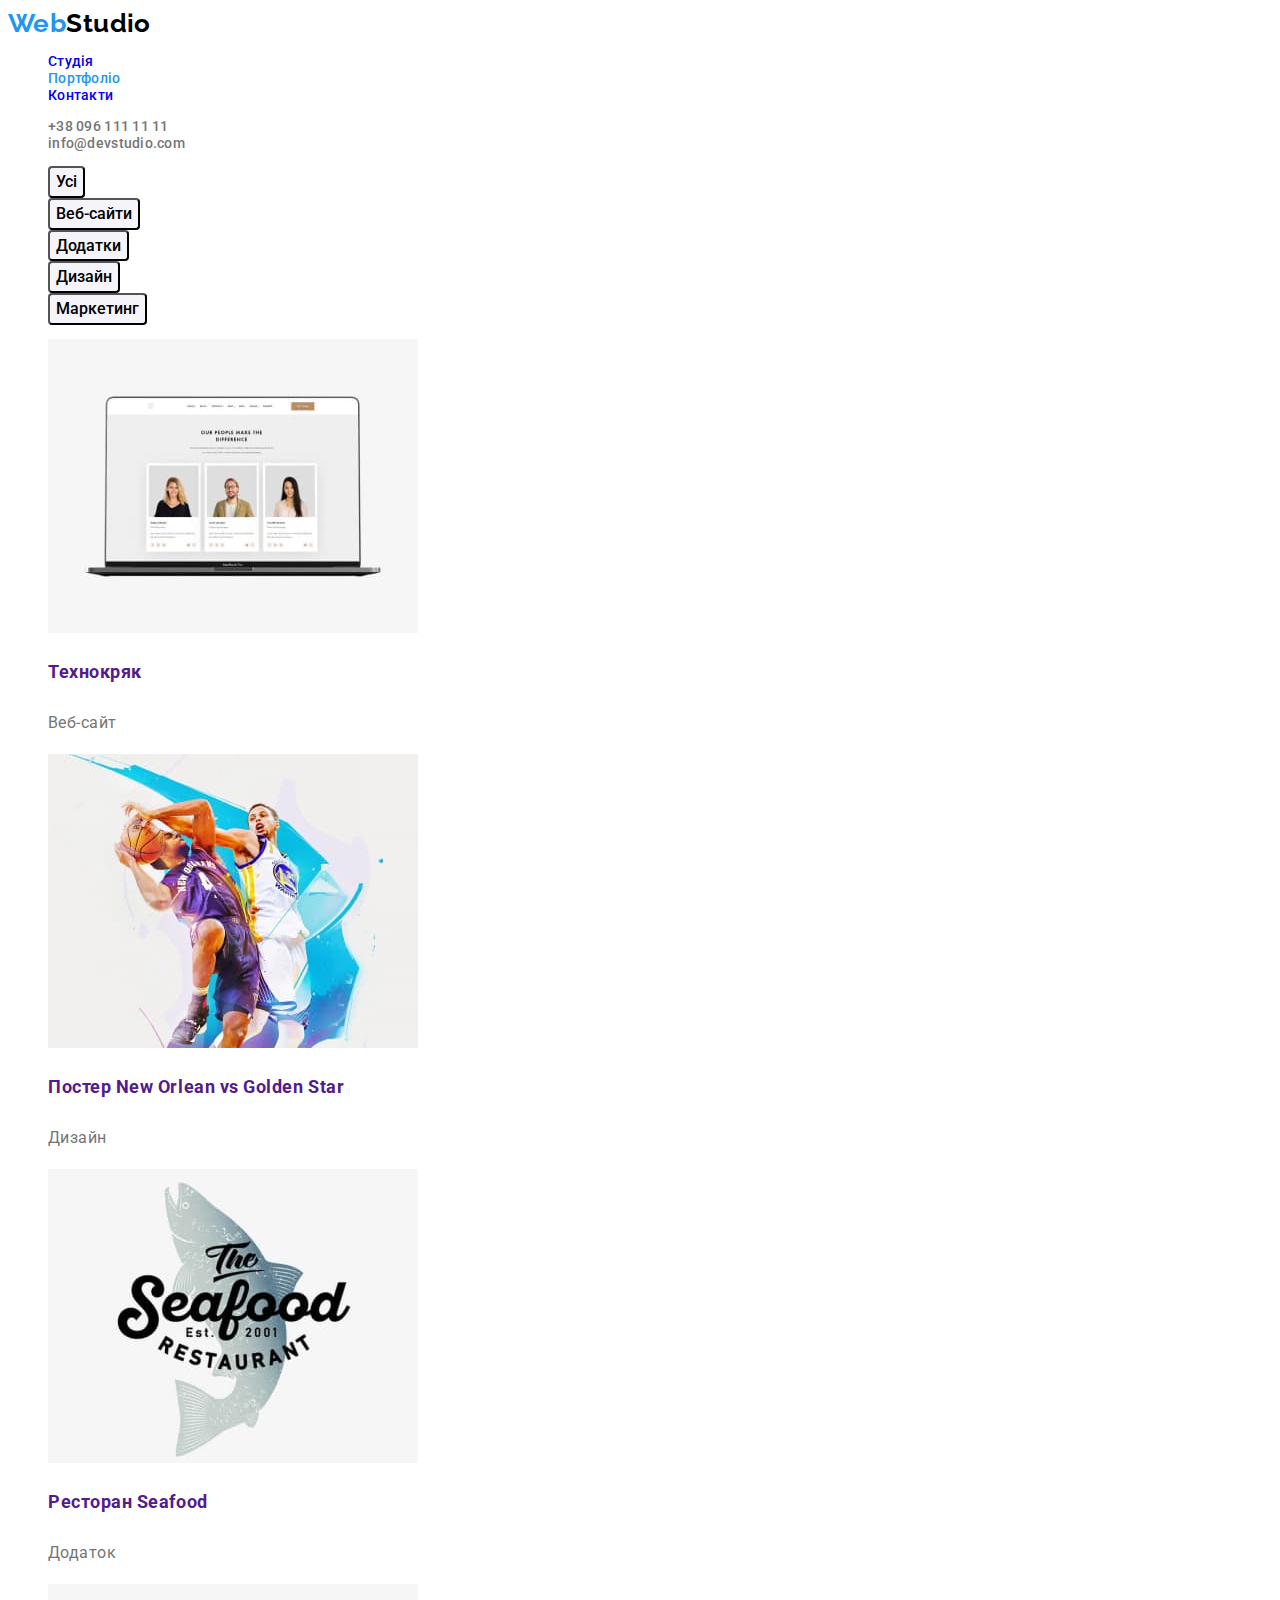
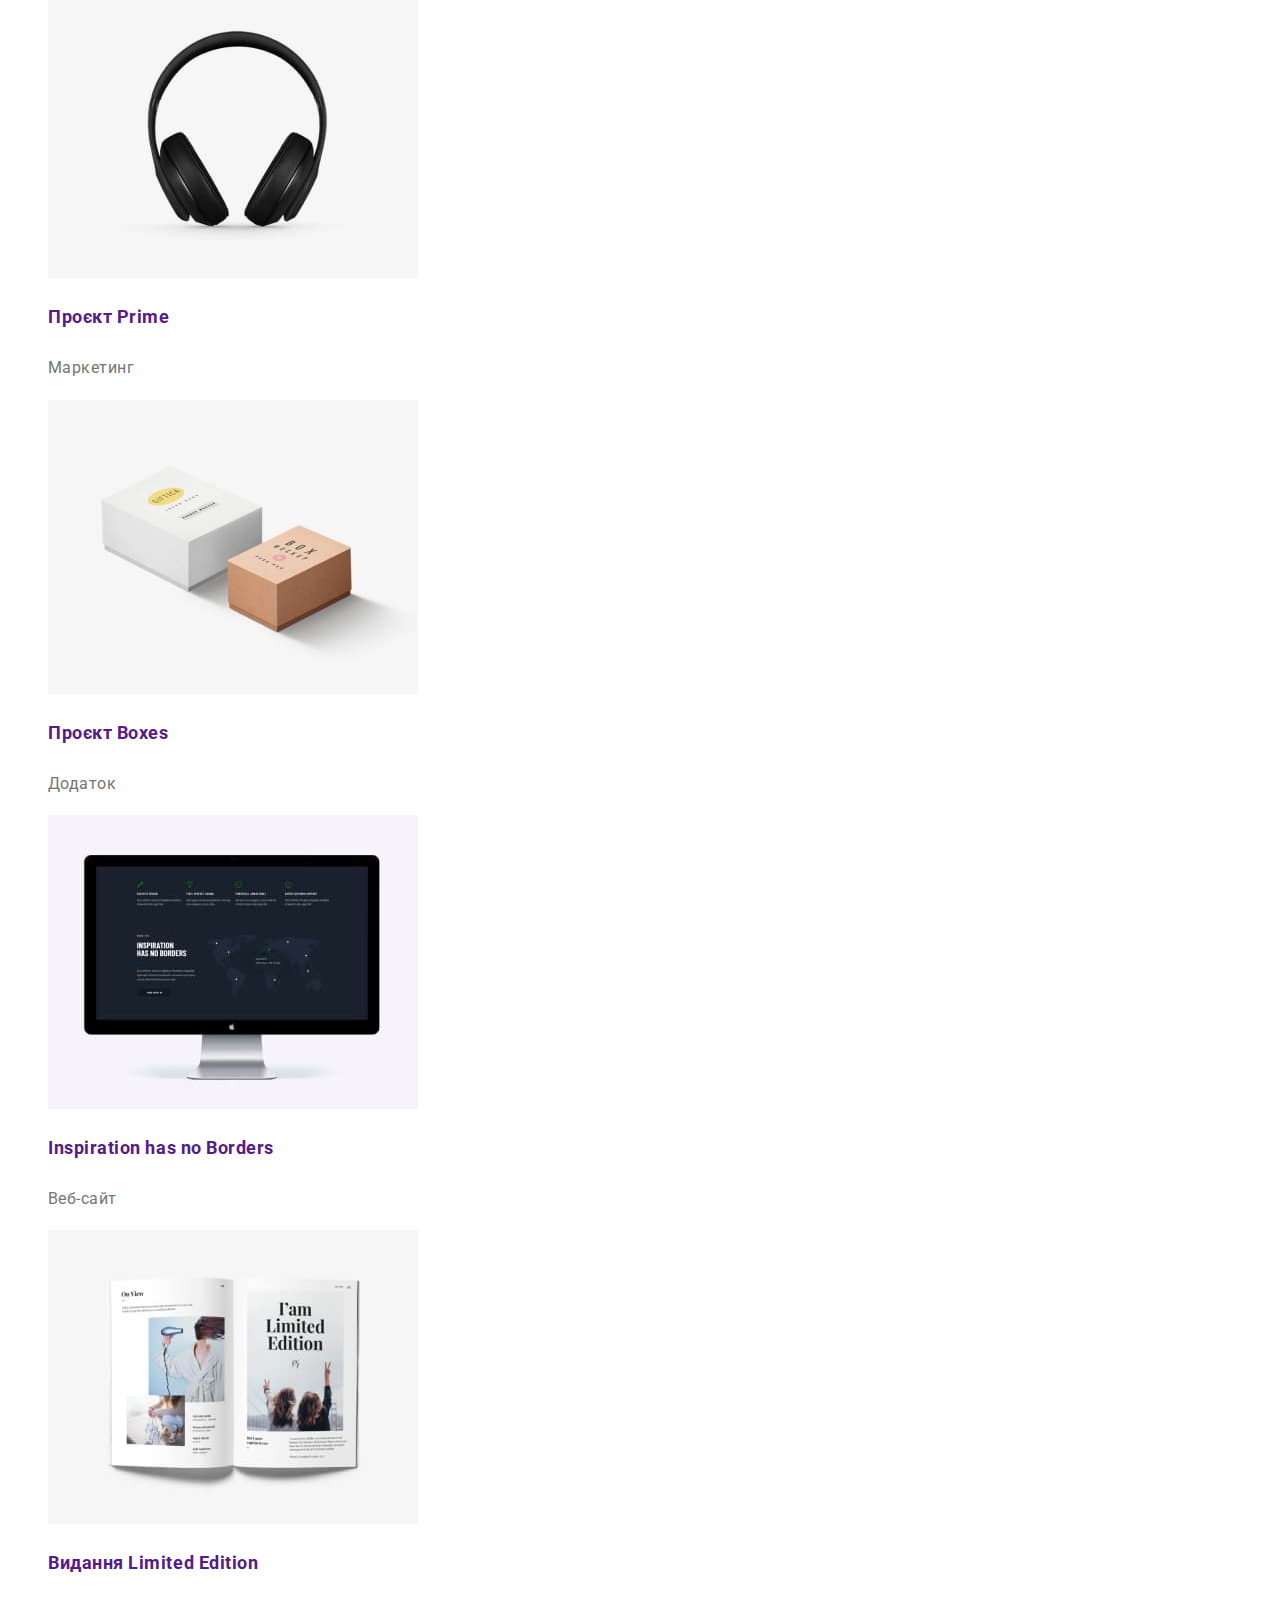
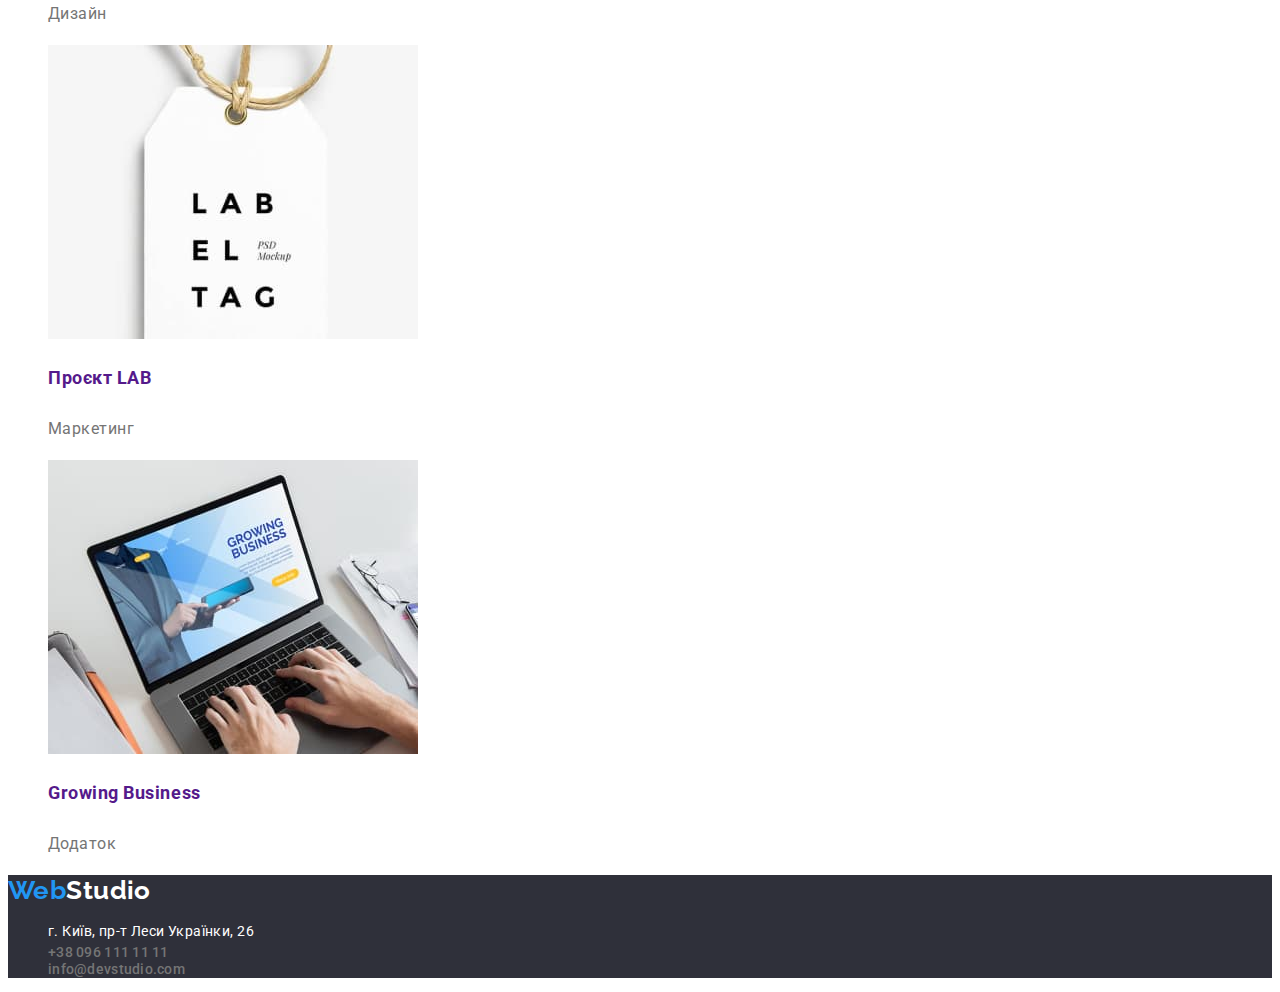
==== portfolio.html @ 2ae4bc02 "Домашня робота 2" ====
<!DOCTYPE html>
<html lang="uk">
  <head>
    <meta charset="UTF-8" />
    <meta http-equiv="X-UA-Compatible" content="IE=edge" />
    <meta name="viewport" content="width=device-width, initial-scale=1.0" />
    <link rel="stylesheet" href="./css/styles-index.css" />
    <link rel="preconnect" href="https://fonts.googleapis.com" />
    <link rel="preconnect" href="https://fonts.gstatic.com" crossorigin />
    <link
      href="https://fonts.googleapis.com/css2?family=Raleway:wght@700&family=Roboto:wght@400;500;700;900&display=swap"
      rel="stylesheet"
    />
    <title>Portfolio</title>
  </head>
  <body>
    <header>
      <nav>
        <a class="logo" href="./index.html"><span>Web</span>Studio</a>
        <ul class="site-nav">
          <li><a class="header" href="./index.html">Студія</a></li>
          <li>
            <a class="header current" href="./portfolio.html">Портфоліо</a>
          </li>
          <li><a class="header" href="#">Контакти</a></li>
        </ul>
      </nav>
      <ul>
        <li><a class="phone" href="tel:+380961111111">+38 096 111 11 11</a></li>
        <li>
          <a class="mail" href="mailto:info@devstudio.com"
            >info@devstudio.com</a
          >
        </li>
      </ul>
    </header>
    <main>
      <section>
        <h1 class="visually-hiden" hidden>Portfolio</h1>
        <ul>
          <li>
            <button class="all" type="button">Усі</button>
          </li>
          <li>
            <button class="web" type="button">Веб-сайти</button>
          </li>
          <li>
            <button class="app" type="button">Додатки</button>
          </li>
          <li>
            <button class="dizayn" type="button">Дизайн</button>
          </li>
          <li>
            <button class="marketing" type="button">Маркетинг</button>
          </li>
        </ul>
        <ul>
          <li>
            <a href="">
              <img
                src="./images/img-6.jpg"
                alt="Сайт Технокряк"
                width="370"
                height="294"
              />
              <h3 class="subtitle">Технокряк</h3>
              <p class="tagline">Веб-сайт</p>
            </a>
          </li>
          <li>
            <a href="">
              <img
                src="./images/img-7.jpg"
                alt="Дизайн баскетбольного постеру"
                width="370"
                height="294"
              />
              <h3 class="subtitle">Постер New Orlean vs Golden Star</h3>
              <p class="tagline">Дизайн</p>
            </a>
          </li>
          <li>
            <a href="">
              <img
                src="./images/img-8.jpg"
                alt="Додаток ресторану"
                width="370"
                height="294"
              />
              <h3 class="subtitle">Ресторан Seafood</h3>
              <p class="tagline">Додаток</p>
            </a>
          </li>
          <li>
            <a href="">
              <img
                src="./images/img-9.jpg"
                alt="Маркетинг проект"
                width="370"
                height="294"
              />
              <h3 class="subtitle">Проєкт Prime</h3>
              <p class="tagline">Маркетинг</p>
            </a>
          </li>
          <li>
            <a href="">
              <img
                src="./images/img-10.jpg"
                alt="Додаток Коробка"
                width="370"
                height="294"
              />
              <h3 class="subtitle">Проєкт Boxes</h3>
              <p class="tagline">Додаток</p>
            </a>
          </li>
          <li>
            <a href="">
              <img
                src="./images/img-11.jpg"
                alt="Веб-сайт"
                width="370"
                height="294"
              />
              <h3 class="subtitle">Inspiration has no Borders</h3>
              <p class="tagline">Веб-сайт</p>
            </a>
          </li>
          <li>
            <a href="">
              <img
                src="./images/img-12.jpg"
                alt="Дизайн лімітованого видання"
                width="370"
                height="294"
              />
              <h3 class="subtitle">Видання Limited Edition</h3>
              <p class="tagline">Дизайн</p>
            </a>
          </li>
          <li>
            <a href="">
              <img
                src="./images/img-13.jpg"
                alt="Проект Лабораторія"
                width="370"
                height="294"
              />
              <h3 class="subtitle">Проєкт LAB</h3>
              <p class="tagline">Маркетинг</p>
            </a>
          </li>
          <li>
            <a href="">
              <img
                src="./images/img-14.jpg"
                alt="Додаток для зростання бізнесу"
                width="370"
                height="294"
              />
              <h3 class="subtitle">Growing Business</h3>
              <p class="tagline">Додаток</p>
            </a>
          </li>
        </ul>
      </section>
    </main>
    <footer class="information">
      <a class="footer" href="./index.html"><span>Web</span>Studio</a>
      <address>
        <ul>
          <li>
            <a
              class="adress"
              href="https://goo.gl/maps/CPtrU1FHBa2aNyZL9"
              target="_blank"
              rel="noopener noreferrer nofollow"
              >г. Київ, пр-т Леси Українки, 26</a
            >
          </li>
          <li>
            <a class="phone" href="tel:+380961111111">+38 096 111 11 11</a>
          </li>
          <li>
            <a class="mail" href="mailto:info@devstudio.com"
              >info@devstudio.com</a
            >
          </li>
        </ul>
      </address>
    </footer>
  </body>
</html>
---- css/styles-index.css ----
:root {
--color-hover: #FFFFFF;
--color-background-hover: #2196F3;  
--color-background-hover-button: #F5F4FA; 
--color-item-adress: #757575;
--color-text: #212121;

}
body {
    background-color: var(--color-hover);
    font-family: Roboto, sans-serif;
    color: var(--color-text);
    font-size: 14px;
    letter-spacing: 0.03em;
}
a {
    text-decoration: none; 
}

.logo{
    font-family: 'Raleway';
    font-weight: 700;
    font-size: 26px;
    line-height: 1.19;
    color: #000000;
    text-decoration: none;   
}
nav {
    list-style-type: none;
}
span {
    font-family: 'Raleway';
    font-weight: 700;
    font-size: 26px;
    line-height: 1.19;
    color:var(--color-background-hover); 
    text-decoration: none;   
}
ul {
    list-style-type: none;
}
.site-nav .current {
    color: var(--color-background-hover);
}
.header {
    font-weight: 500;
    line-height: 1.14;
    letter-spacing: 0.02em;
    text-decoration: none;      
}
.header:hover, :focus {
    color: var(--color-background-hover);
}
.mail {
    font-weight: 500;
    line-height: 1.14;
    letter-spacing: 0.02em;
    color: var(--color-item-adress);  
    text-decoration: none; 
    font-style: normal;         
}
.mail:hover, :focus {
    color: var(--color-background-hover);
}
.phone {
    font-weight: 500;
    line-height: 1.14;
    letter-spacing: 0.02em;
    color: var(--color-item-adress);  
    text-decoration: none; 
    font-style: normal;         
}
.phone:hover, :focus{
    color: var(--color-background-hover);   
}
.title {
    background-color: #2F303A;  
}

.slogan {
    font-weight: 900;
    font-size: 44px;
    line-height: 1.36;
    text-align: center;
    letter-spacing: 0.06em;
    text-transform: uppercase;
    color: var(--color-hover);     
}
.button {
    font-weight: 700;
    font-size: 16px;
    line-height: 1.88;
    display: flex;
    align-items: center;
    text-align: center;
    letter-spacing: 0.06em;
    color: var(--color-hover);
    background-color: var(--color-background-hover); 
    box-shadow: 0px 4px 4px rgba(0, 0, 0, 0.15);
    border-radius: 4px; 
    cursor: pointer; 
    font-family: inherit;
} 
.visually-hidden:hidden {
      position: absolute;
      white-space: nowrap;
      width: 1px;
      height: 1px;
      overflow: hidden;
      border: 0;
      padding: 0;
      clip: rect(0 0 0 0);
      clip-path: inset(50%);
      margin: -1px;
  } 
.subtitle {
    font-weight: 700;
    font-style: normal;
    font-size: 18px;
    line-height: 2;
    letter-spacing: 0.03em;   
}
.tagline {
    font-weight: 400;
    font-size: 16px;
    line-height: 1.88;
    letter-spacing: 0.03em;
    color: var(--color-item-adress);  
}
.subject {
    font-weight: 700;
    font-size: 36px;
    line-height: 1.16;
    text-align: center;
    color: var(--color-text);  
    text-decoration: none; 
} 
.team {
    background-color: var(--color-background-hover-button);
}
.adress {
    font-weight: 400;
    line-height: 1.71;
    color:  var(--color-hover);
    text-decoration: none; 
    font-style: normal;        
}
.adress:hover, :focus {
    color: var(--color-background-hover);
}
.information {
    background-color: #2F303A;
}
.footer {
    color: var(--color-hover);
    font-family: 'Raleway';
    font-weight: 700;
    font-size: 26px;
    line-height: 1.19; 
    text-decoration: none;
}
.mail-footer {
    font-weight: 500;
    line-height: 1.14;
    letter-spacing: 0.02em;
    color: rgba(255, 255, 255, 0.6);  
    text-decoration: none; 
    font-style: normal; 
}
.mail-footer:hover,:focus {
    color: var(--color-background-hover);
}
.phone-footer:hover, :focus {
    color: var(--color-background-hover);
}
.phone-footer {
    font-weight: 500;
    line-height: 1.14;
    letter-spacing: 0.02em;
    color: rgba(255, 255, 255, 0.6); 
    text-decoration: none; 
    font-style: normal;    
}
.all {
    background-color: var(--color-background-hover-button);
    border-radius: 4px;  
    cursor: pointer; 
    font-weight: 500;
    font-size: 16px;
    line-height: 1.62;
    text-align: center;
    font-family: inherit;
}
.web {
    background-color: var(--color-background-hover-button);
    border-radius: 4px;  
    cursor: pointer; 
    font-weight: 500;
    font-size: 16px;
    line-height: 1.62;
    text-align: center;
    font-family: inherit;    
}
.app {
    background-color: var(--color-background-hover-button);
    border-radius: 4px;  
    cursor: pointer; 
    font-weight: 500;
    font-size: 16px;
    line-height: 1.62;
    text-align: center;
    font-family: inherit;
}
.dizayn {
    background-color: var(--color-background-hover-button);
    border-radius: 4px;  
    cursor: pointer; 
    font-weight: 500;
    font-size: 16px;
    line-height: 1.62;
    text-align: center;
    font-family: inherit;
}
.marketing {
    background-color: var(--color-background-hover-button);
    border-radius: 4px;  
    cursor: pointer; 
    font-weight: 500;
    font-size: 16px;
    line-height: 1.62;
    text-align: center;
    font-family: inherit;
}
.all:hover,:focus {
    background-color: var(--color-background-hover);
    color: var(--color-hover);
}
.web:hover,:focus {
    background-color: var(--color-background-hover);
    color: var(--color-hover);    
}
.app:hover,:focus {
    background-color: var(--color-background-hover);
    color: var(--color-hover);
}
.dizayn:hover,:focus {
    background-color: var(--color-background-hover);
    color: var(--color-hover);
}
.marketing:hover,:focus {
    background-color: var(--color-background-hover);
    color: var(--color-hover);
}
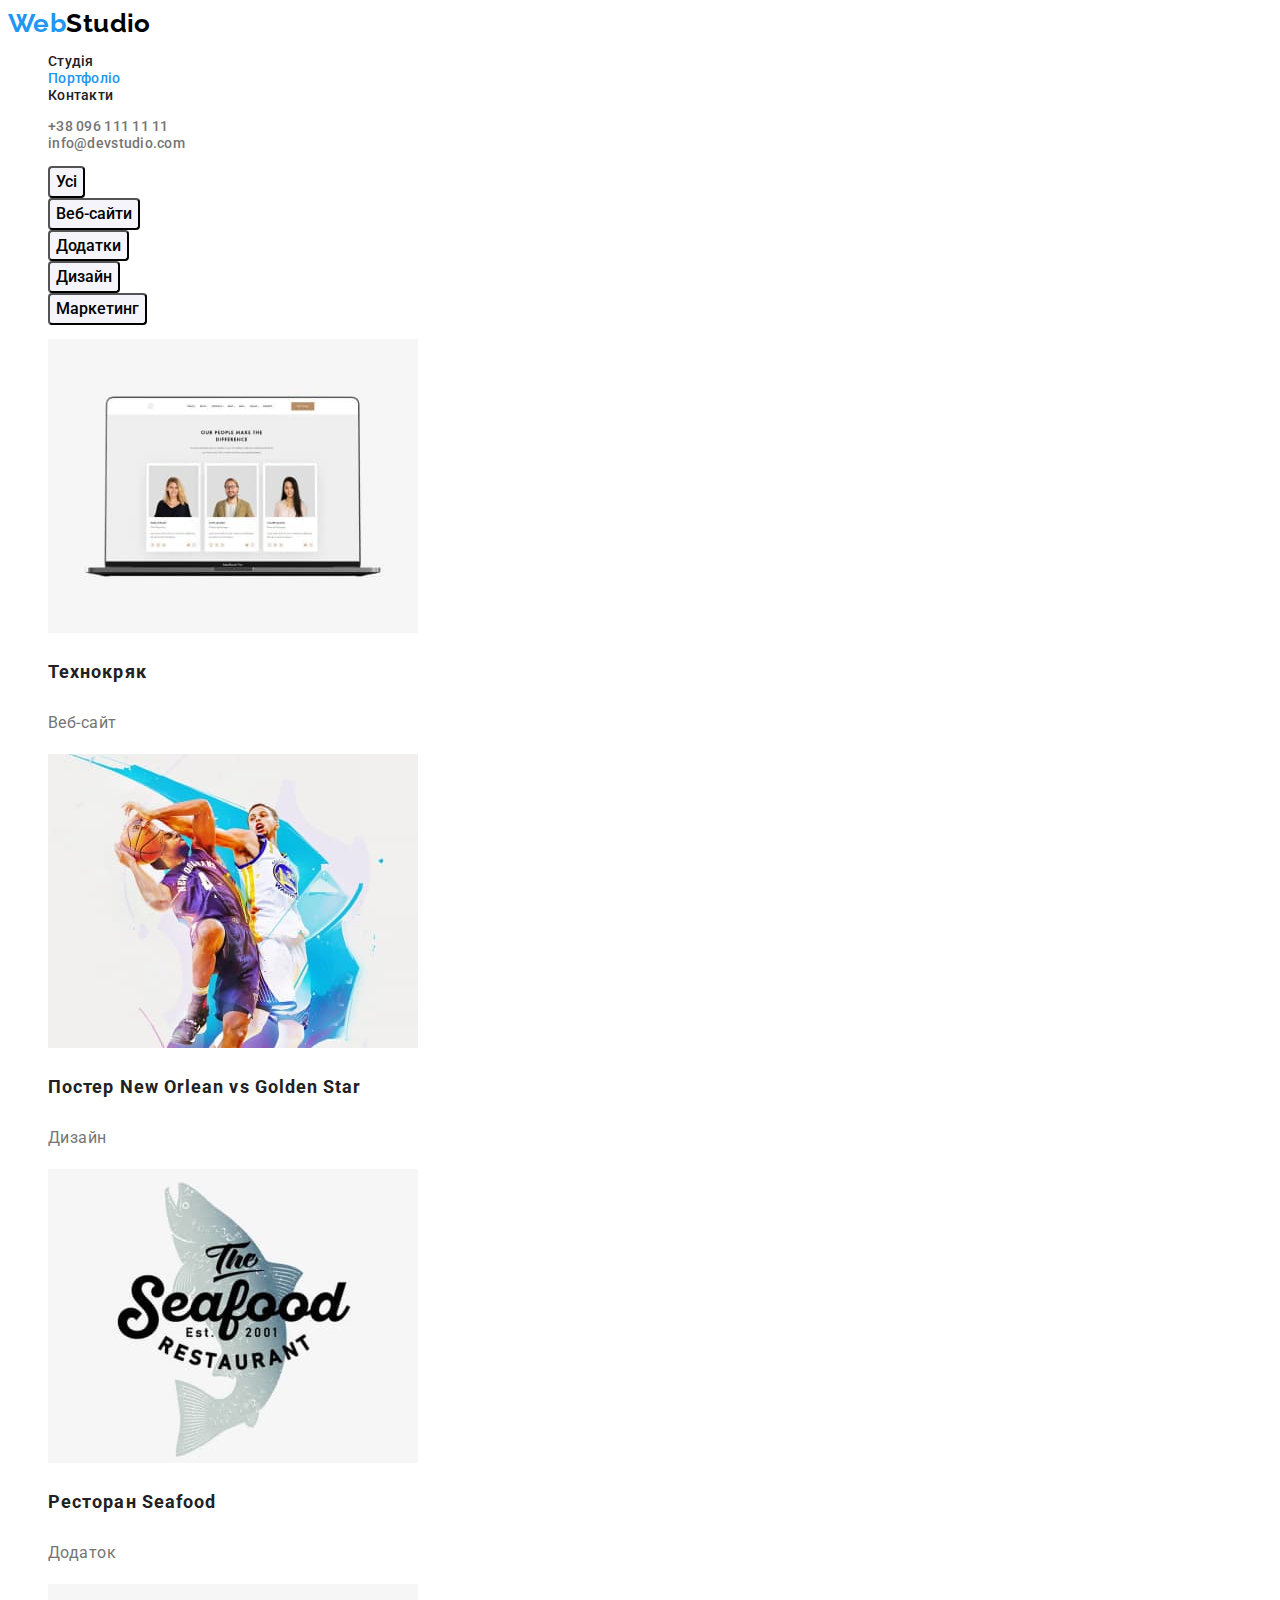
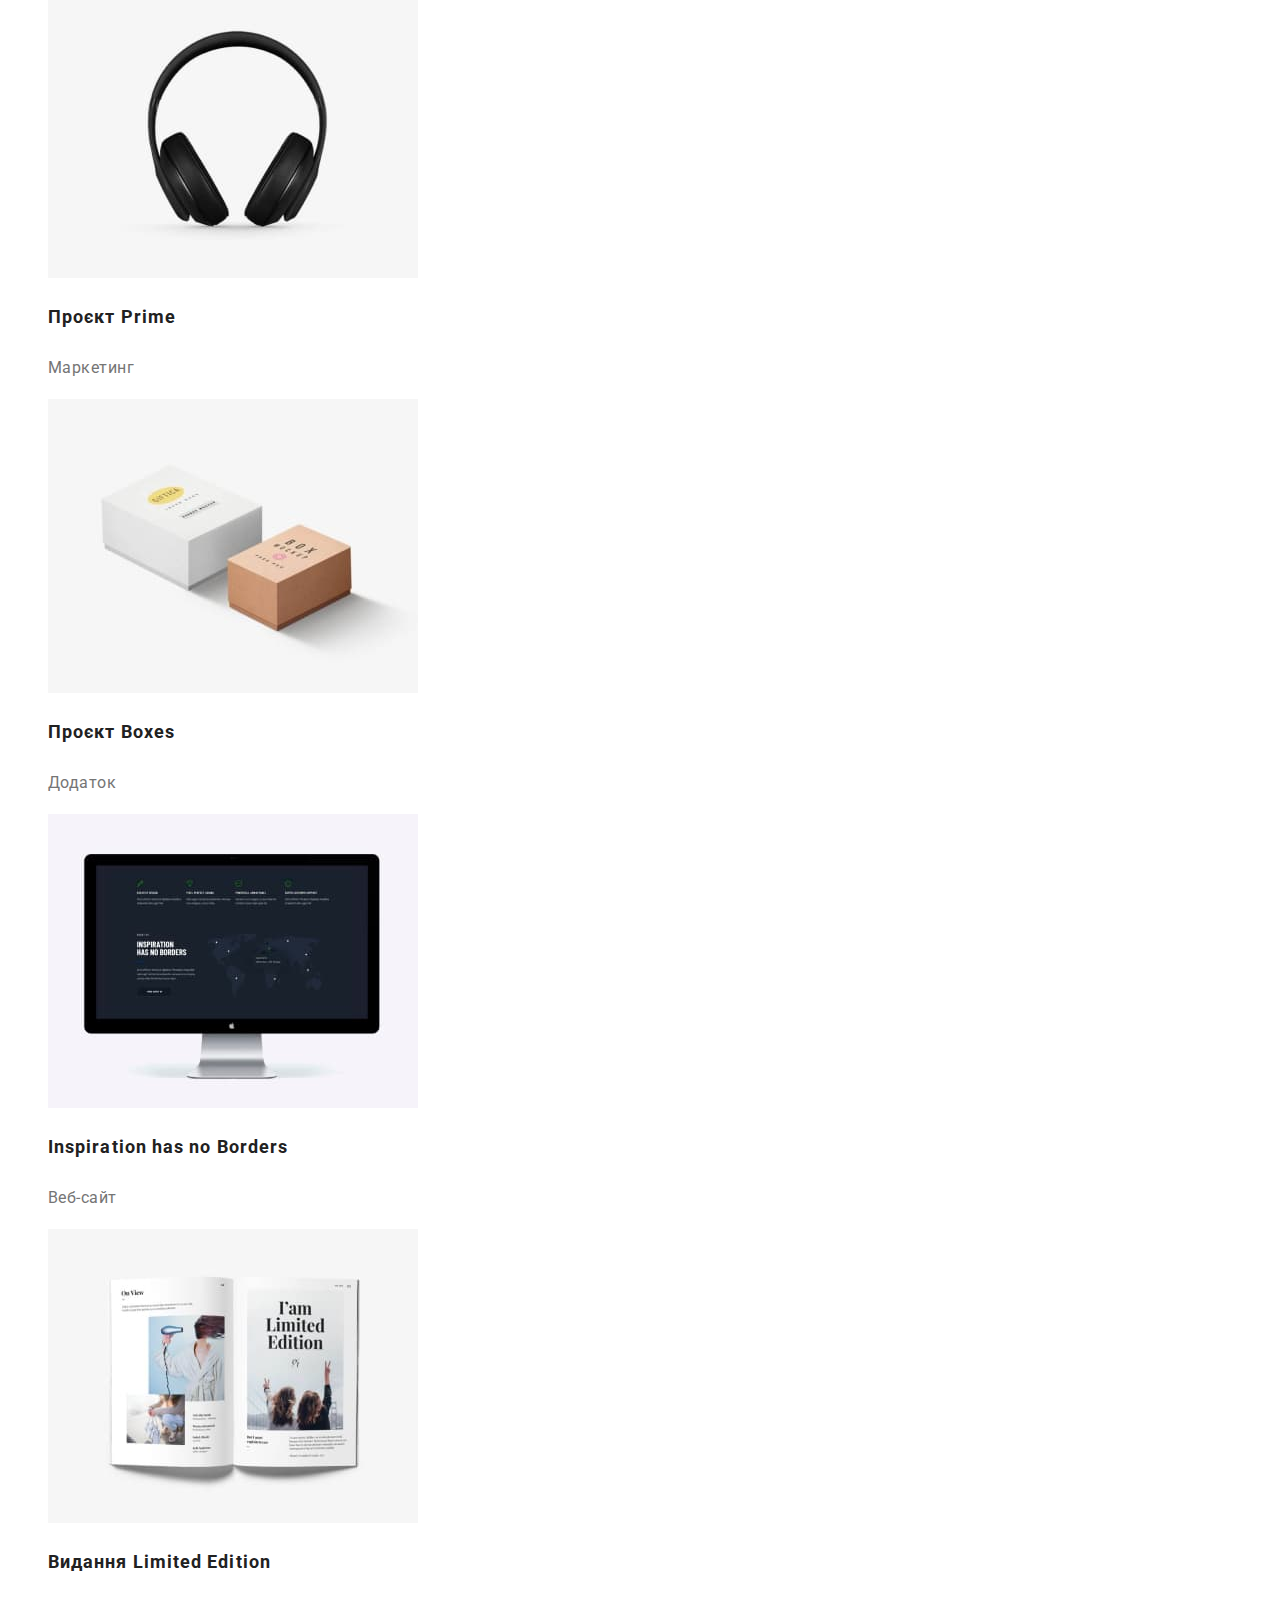
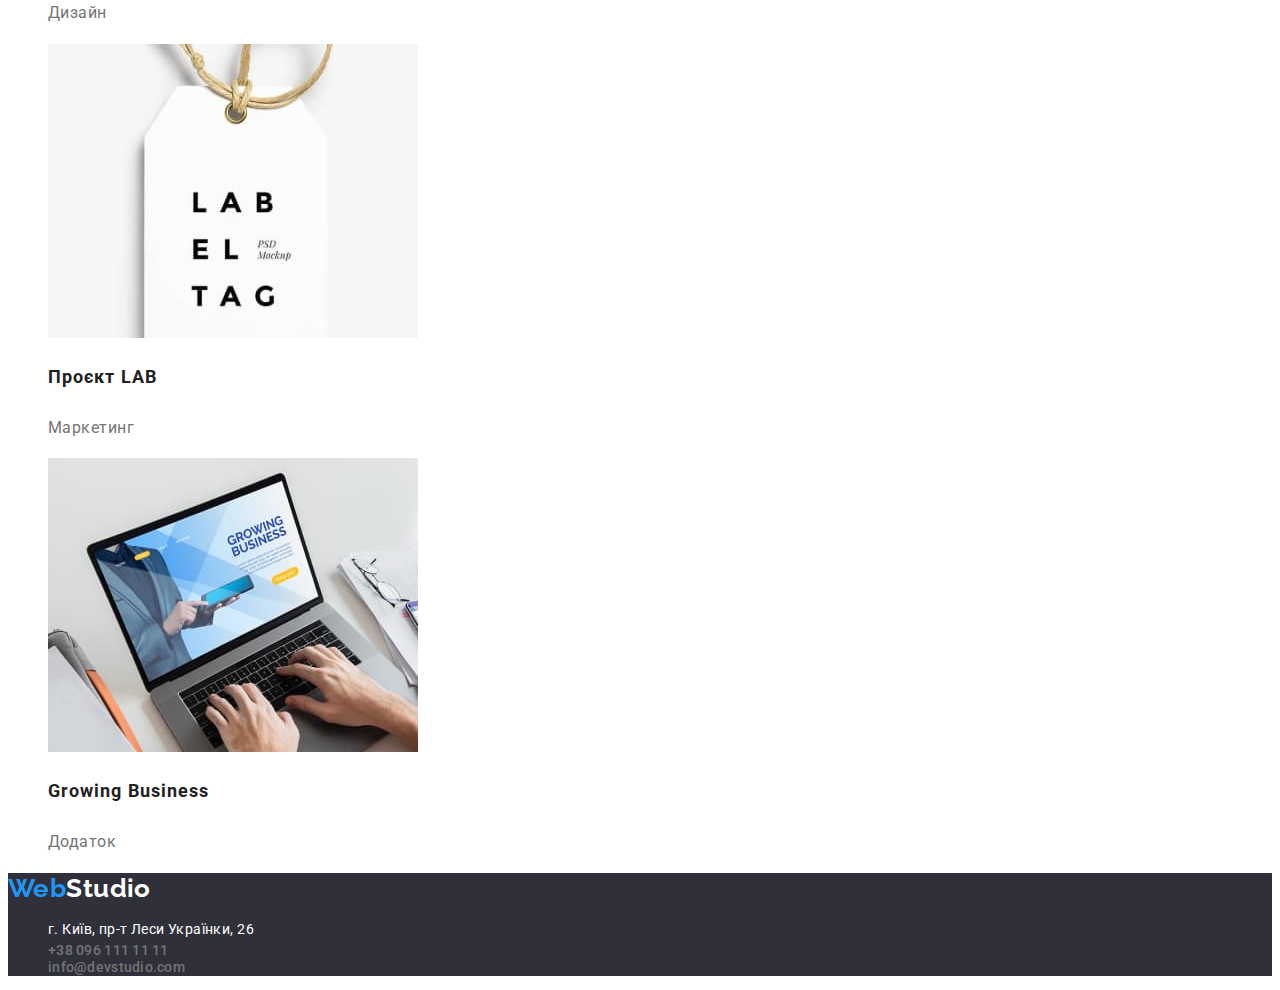
==== commit 53551a3a: "Допрацьована ДЗ" ====
--- a/portfolio.html
+++ b/portfolio.html
@@ -63,8 +63,8 @@
                 width="370"
                 height="294"
               />
-              <h3 class="subtitle">Технокряк</h3>
-              <p class="tagline">Веб-сайт</p>
+              <h3 class="subtitle-portfolio">Технокряк</h3>
+              <p class="tagline-portfolio">Веб-сайт</p>
             </a>
           </li>
           <li>
@@ -75,8 +75,8 @@
                 width="370"
                 height="294"
               />
-              <h3 class="subtitle">Постер New Orlean vs Golden Star</h3>
-              <p class="tagline">Дизайн</p>
+              <h3 class="subtitle-portfolio">Постер New Orlean vs Golden Star</h3>
+              <p class="tagline-portfolio">Дизайн</p>
             </a>
           </li>
           <li>
@@ -87,8 +87,8 @@
                 width="370"
                 height="294"
               />
-              <h3 class="subtitle">Ресторан Seafood</h3>
-              <p class="tagline">Додаток</p>
+              <h3 class="subtitle-portfolio">Ресторан Seafood</h3>
+              <p class="tagline-portfolio">Додаток</p>
             </a>
           </li>
           <li>
@@ -99,8 +99,8 @@
                 width="370"
                 height="294"
               />
-              <h3 class="subtitle">Проєкт Prime</h3>
-              <p class="tagline">Маркетинг</p>
+              <h3 class="subtitle-portfolio">Проєкт Prime</h3>
+              <p class="tagline-portfolio">Маркетинг</p>
             </a>
           </li>
           <li>
@@ -111,8 +111,8 @@
                 width="370"
                 height="294"
               />
-              <h3 class="subtitle">Проєкт Boxes</h3>
-              <p class="tagline">Додаток</p>
+              <h3 class="subtitle-portfolio">Проєкт Boxes</h3>
+              <p class="tagline-portfolio">Додаток</p>
             </a>
           </li>
           <li>
@@ -123,8 +123,8 @@
                 width="370"
                 height="294"
               />
-              <h3 class="subtitle">Inspiration has no Borders</h3>
-              <p class="tagline">Веб-сайт</p>
+              <h3 class="subtitle-portfolio">Inspiration has no Borders</h3>
+              <p class="tagline-portfolio">Веб-сайт</p>
             </a>
           </li>
           <li>
@@ -135,8 +135,8 @@
                 width="370"
                 height="294"
               />
-              <h3 class="subtitle">Видання Limited Edition</h3>
-              <p class="tagline">Дизайн</p>
+              <h3 class="subtitle-portfolio">Видання Limited Edition</h3>
+              <p class="tagline-portfolio">Дизайн</p>
             </a>
           </li>
           <li>
@@ -147,8 +147,8 @@
                 width="370"
                 height="294"
               />
-              <h3 class="subtitle">Проєкт LAB</h3>
-              <p class="tagline">Маркетинг</p>
+              <h3 class="subtitle-portfolio">Проєкт LAB</h3>
+              <p class="tagline-portfolio">Маркетинг</p>
             </a>
           </li>
           <li>
@@ -159,8 +159,8 @@
                 width="370"
                 height="294"
               />
-              <h3 class="subtitle">Growing Business</h3>
-              <p class="tagline">Додаток</p>
+              <h3 class="subtitle-portfolio">Growing Business</h3>
+              <p class="tagline-portfolio">Додаток</p>
             </a>
           </li>
         </ul>
--- a/css/styles-index.css
+++ b/css/styles-index.css
@@ -46,9 +46,11 @@
     font-weight: 500;
     line-height: 1.14;
     letter-spacing: 0.02em;
-    text-decoration: none;      
-}
-.header:hover, :focus {
+    text-decoration: none;
+    color: var(--color-text);      
+}
+.header:hover, 
+.header:focus {
     color: var(--color-background-hover);
 }
 .mail {
@@ -59,7 +61,8 @@
     text-decoration: none; 
     font-style: normal;         
 }
-.mail:hover, :focus {
+.mail:hover,
+.mail:focus {
     color: var(--color-background-hover);
 }
 .phone {
@@ -70,7 +73,8 @@
     text-decoration: none; 
     font-style: normal;         
 }
-.phone:hover, :focus{
+.phone:hover,
+.phone:focus{
     color: var(--color-background-hover);   
 }
 .title {
@@ -114,27 +118,66 @@
       margin: -1px;
   } 
 .subtitle {
-    font-weight: 700;
-    font-style: normal;
+    font-family: 'Roboto';
+    font-style: normal;
+    font-weight: 700;
+    font-size: 14px;
+    line-height: 1.14;
+    text-transform: uppercase;
+    color: var(--color-text);
+}
+.tagline {
+    font-family: 'Roboto';
+    font-style: normal;
+    font-weight: 400;
+    font-size: 14px;
+    line-height: 1.71;
+    color: var(--color-item-adress);  
+}
+.subtitle-team {
+    font-family: 'Roboto';
+    font-style: normal;
+    font-weight: 500;
+    font-size: 16px;
+    line-height: 1.18;
+    text-align: center;
+    color: var(--color-text);
+}
+.tagline-team {
+    font-family: 'Roboto';
+    font-style: normal;
+    font-weight: 400;
+    font-size: 16px;
+    line-height: 1.18;
+    text-align: center;
+    color: var(--color-item-adress); 
+}
+.subject {
+    font-weight: 700;
+    font-size: 36px;
+    line-height: 1.16;
+    text-align: center;
+    color: var(--color-text);  
+    text-decoration: none; 
+}
+.subtitle-portfolio {
+    font-family: 'Roboto';
+    font-style: normal;
+    font-weight: 700;
     font-size: 18px;
     line-height: 2;
-    letter-spacing: 0.03em;   
-}
-.tagline {
-    font-weight: 400;
-    font-size: 16px;
-    line-height: 1.88;
+    letter-spacing: 0.06em;
+    color: var(--color-text);   
+} 
+.tagline-portfolio {
+    font-family: 'Roboto';
+    font-style: normal;
+    font-weight: 400;
+    font-size: 16px;
+    line-height: 1.87;
     letter-spacing: 0.03em;
-    color: var(--color-item-adress);  
-}
-.subject {
-    font-weight: 700;
-    font-size: 36px;
-    line-height: 1.16;
-    text-align: center;
-    color: var(--color-text);  
-    text-decoration: none; 
-} 
+    color: var(--color-item-adress);
+}
 .team {
     background-color: var(--color-background-hover-button);
 }
@@ -143,9 +186,10 @@
     line-height: 1.71;
     color:  var(--color-hover);
     text-decoration: none; 
-    font-style: normal;        
-}
-.adress:hover, :focus {
+    font-style: normal;
+}
+.adress:hover,
+.adress:focus {
     color: var(--color-background-hover);
 }
 .information {
@@ -160,27 +204,30 @@
     text-decoration: none;
 }
 .mail-footer {
-    font-weight: 500;
-    line-height: 1.14;
+    font-weight: 400;
+    font-size: 14px;
+    line-height: 1.71;
     letter-spacing: 0.02em;
     color: rgba(255, 255, 255, 0.6);  
     text-decoration: none; 
     font-style: normal; 
 }
-.mail-footer:hover,:focus {
-    color: var(--color-background-hover);
-}
-.phone-footer:hover, :focus {
+.mail-footer:hover,
+.mail-footer:focus {
     color: var(--color-background-hover);
 }
 .phone-footer {
-    font-weight: 500;
-    line-height: 1.14;
+    font-weight: 400;
+    line-height: 1.71;
     letter-spacing: 0.02em;
     color: rgba(255, 255, 255, 0.6); 
     text-decoration: none; 
     font-style: normal;    
 }
+.phone-footer:hover,
+.phone-footer:focus {
+    color: var(--color-background-hover);
+}
 .all {
     background-color: var(--color-background-hover-button);
     border-radius: 4px;  
@@ -231,23 +278,28 @@
     text-align: center;
     font-family: inherit;
 }
-.all:hover,:focus {
-    background-color: var(--color-background-hover);
-    color: var(--color-hover);
-}
-.web:hover,:focus {
+.all:hover,
+.all:focus {
+    background-color: var(--color-background-hover);
+    color: var(--color-hover);
+}
+.web:hover,
+.web:focus {
     background-color: var(--color-background-hover);
     color: var(--color-hover);    
 }
-.app:hover,:focus {
-    background-color: var(--color-background-hover);
-    color: var(--color-hover);
-}
-.dizayn:hover,:focus {
-    background-color: var(--color-background-hover);
-    color: var(--color-hover);
-}
-.marketing:hover,:focus {
-    background-color: var(--color-background-hover);
-    color: var(--color-hover);
-}
+.app:hover,
+.app:focus {
+    background-color: var(--color-background-hover);
+    color: var(--color-hover);
+}
+.dizayn:hover,
+.dizayn:focus {
+    background-color: var(--color-background-hover);
+    color: var(--color-hover);
+}
+.marketing:hover,
+.marketing:focus {
+    background-color: var(--color-background-hover);
+    color: var(--color-hover);
+}
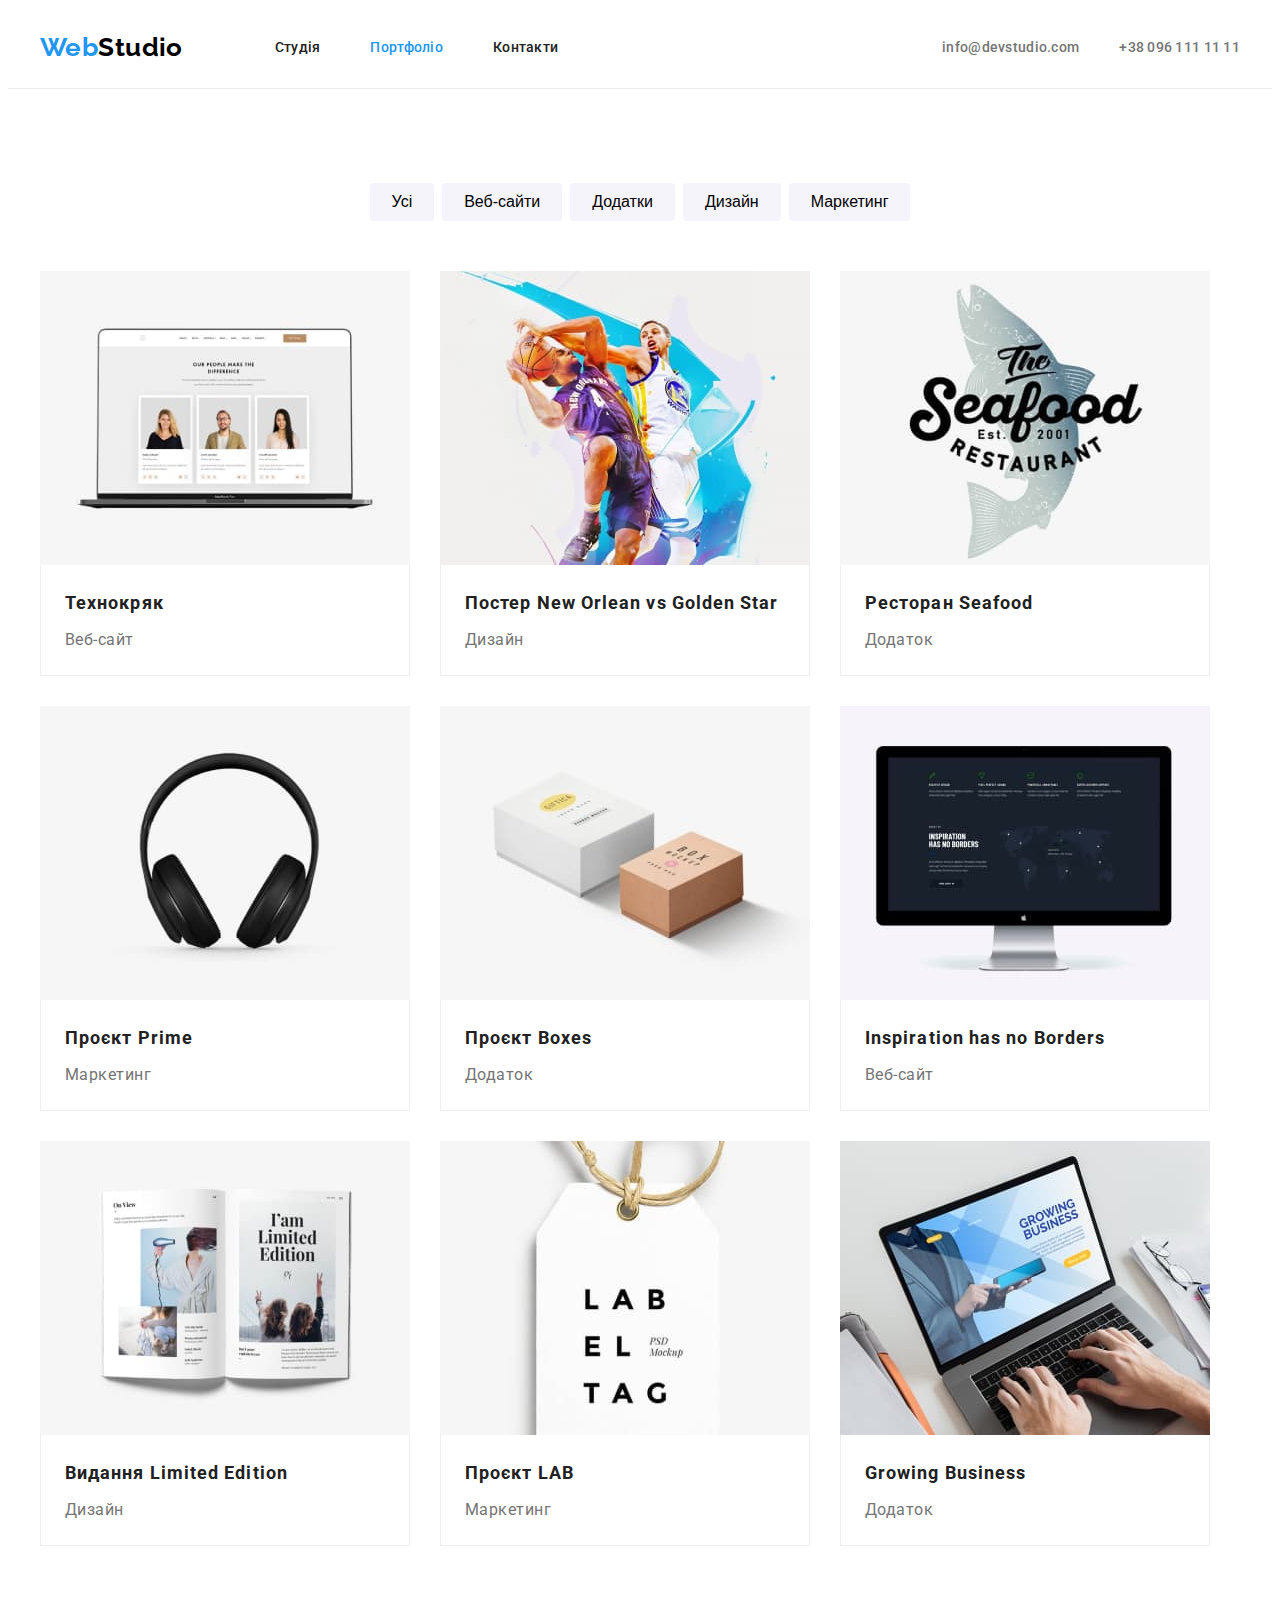
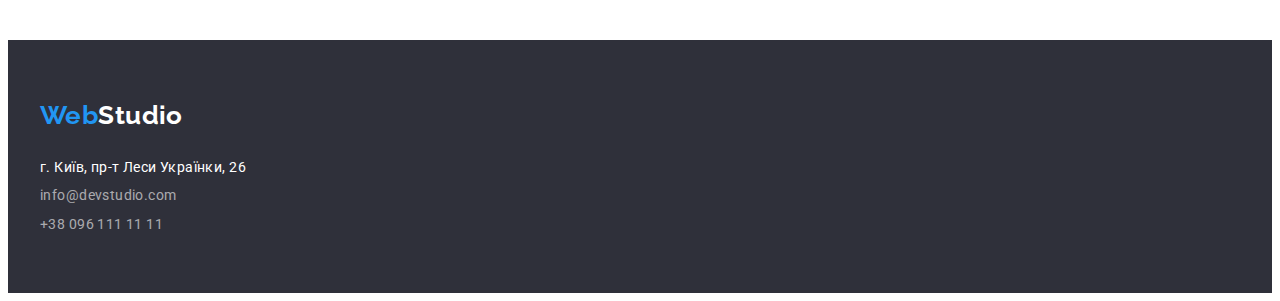
==== commit 8b5ee929: "Домашня робота 3" ====
--- a/portfolio.html
+++ b/portfolio.html
@@ -4,191 +4,231 @@
     <meta charset="UTF-8" />
     <meta http-equiv="X-UA-Compatible" content="IE=edge" />
     <meta name="viewport" content="width=device-width, initial-scale=1.0" />
-    <link rel="stylesheet" href="./css/styles-index.css" />
     <link rel="preconnect" href="https://fonts.googleapis.com" />
     <link rel="preconnect" href="https://fonts.gstatic.com" crossorigin />
     <link
       href="https://fonts.googleapis.com/css2?family=Raleway:wght@700&family=Roboto:wght@400;500;700;900&display=swap"
       rel="stylesheet"
     />
+    <link
+      rel="stylesheet"
+      href="https://cdnjs.cloudflare.com/ajax/libs/modern-normalize/1.1.0/modern-normalize.min.css"
+      integrity="sha512-wpPYUAdjBVSE4KJnH1VR1HeZfpl1ub8YT/NKx4PuQ5NmX2tKuGu6U/JRp5y+Y8XG2tV+wKQpNHVUX03MfMFn9Q=="
+      crossorigin="anonymous"
+      referrerpolicy="no-referrer"
+    />
+    <link rel="stylesheet" href="./css/styles-index.css" />
     <title>Portfolio</title>
   </head>
   <body>
-    <header>
-      <nav>
-        <a class="logo" href="./index.html"><span>Web</span>Studio</a>
-        <ul class="site-nav">
-          <li><a class="header" href="./index.html">Студія</a></li>
-          <li>
-            <a class="header current" href="./portfolio.html">Портфоліо</a>
-          </li>
-          <li><a class="header" href="#">Контакти</a></li>
-        </ul>
-      </nav>
-      <ul>
-        <li><a class="phone" href="tel:+380961111111">+38 096 111 11 11</a></li>
-        <li>
-          <a class="mail" href="mailto:info@devstudio.com"
-            >info@devstudio.com</a
-          >
-        </li>
-      </ul>
-    </header>
-    <main>
-      <section>
-        <h1 class="visually-hiden" hidden>Portfolio</h1>
-        <ul>
-          <li>
-            <button class="all" type="button">Усі</button>
-          </li>
-          <li>
-            <button class="web" type="button">Веб-сайти</button>
-          </li>
-          <li>
-            <button class="app" type="button">Додатки</button>
-          </li>
-          <li>
-            <button class="dizayn" type="button">Дизайн</button>
-          </li>
-          <li>
-            <button class="marketing" type="button">Маркетинг</button>
-          </li>
-        </ul>
-        <ul>
-          <li>
-            <a href="">
-              <img
-                src="./images/img-6.jpg"
-                alt="Сайт Технокряк"
-                width="370"
-                height="294"
-              />
-              <h3 class="subtitle-portfolio">Технокряк</h3>
-              <p class="tagline-portfolio">Веб-сайт</p>
-            </a>
-          </li>
-          <li>
-            <a href="">
-              <img
-                src="./images/img-7.jpg"
-                alt="Дизайн баскетбольного постеру"
-                width="370"
-                height="294"
-              />
-              <h3 class="subtitle-portfolio">Постер New Orlean vs Golden Star</h3>
-              <p class="tagline-portfolio">Дизайн</p>
-            </a>
-          </li>
-          <li>
-            <a href="">
-              <img
-                src="./images/img-8.jpg"
-                alt="Додаток ресторану"
-                width="370"
-                height="294"
-              />
-              <h3 class="subtitle-portfolio">Ресторан Seafood</h3>
-              <p class="tagline-portfolio">Додаток</p>
-            </a>
-          </li>
-          <li>
-            <a href="">
-              <img
-                src="./images/img-9.jpg"
-                alt="Маркетинг проект"
-                width="370"
-                height="294"
-              />
-              <h3 class="subtitle-portfolio">Проєкт Prime</h3>
-              <p class="tagline-portfolio">Маркетинг</p>
-            </a>
-          </li>
-          <li>
-            <a href="">
-              <img
-                src="./images/img-10.jpg"
-                alt="Додаток Коробка"
-                width="370"
-                height="294"
-              />
-              <h3 class="subtitle-portfolio">Проєкт Boxes</h3>
-              <p class="tagline-portfolio">Додаток</p>
-            </a>
-          </li>
-          <li>
-            <a href="">
-              <img
-                src="./images/img-11.jpg"
-                alt="Веб-сайт"
-                width="370"
-                height="294"
-              />
-              <h3 class="subtitle-portfolio">Inspiration has no Borders</h3>
-              <p class="tagline-portfolio">Веб-сайт</p>
-            </a>
-          </li>
-          <li>
-            <a href="">
-              <img
-                src="./images/img-12.jpg"
-                alt="Дизайн лімітованого видання"
-                width="370"
-                height="294"
-              />
-              <h3 class="subtitle-portfolio">Видання Limited Edition</h3>
-              <p class="tagline-portfolio">Дизайн</p>
-            </a>
-          </li>
-          <li>
-            <a href="">
-              <img
-                src="./images/img-13.jpg"
-                alt="Проект Лабораторія"
-                width="370"
-                height="294"
-              />
-              <h3 class="subtitle-portfolio">Проєкт LAB</h3>
-              <p class="tagline-portfolio">Маркетинг</p>
-            </a>
-          </li>
-          <li>
-            <a href="">
-              <img
-                src="./images/img-14.jpg"
-                alt="Додаток для зростання бізнесу"
-                width="370"
-                height="294"
-              />
-              <h3 class="subtitle-portfolio">Growing Business</h3>
-              <p class="tagline-portfolio">Додаток</p>
-            </a>
-          </li>
-        </ul>
-      </section>
-    </main>
-    <footer class="information">
-      <a class="footer" href="./index.html"><span>Web</span>Studio</a>
-      <address>
-        <ul>
-          <li>
-            <a
-              class="adress"
-              href="https://goo.gl/maps/CPtrU1FHBa2aNyZL9"
-              target="_blank"
-              rel="noopener noreferrer nofollow"
-              >г. Київ, пр-т Леси Українки, 26</a
-            >
-          </li>
-          <li>
-            <a class="phone" href="tel:+380961111111">+38 096 111 11 11</a>
-          </li>
-          <li>
+    <header class="border">
+      <div class="container navigation">
+        <nav class="header-container">
+          <a class="logo" href="./index.html"><span>Web</span>Studio</a>
+          <ul class="site-nav">
+            <li class="item">
+              <a class="header" href="./index.html">Студія</a>
+            </li>
+            <li class="item">
+              <a class="header current" href="./portfolio.html">Портфоліо</a>
+            </li>
+            <li class="item">
+              <a class="header" href="#">Контакти</a>
+            </li>
+          </ul>
+        </nav>
+        <ul class="auth-nav">
+          <li class="item">
             <a class="mail" href="mailto:info@devstudio.com"
               >info@devstudio.com</a
             >
           </li>
+          <li class="item">
+            <a class="phone" href="tel:+380961111111">+38 096 111 11 11</a>
+          </li>
         </ul>
-      </address>
+      </div>
+    </header>
+    <main>
+      <section class="section">
+        <div class="container">
+          <ul class="button-header-container">
+            <li class="button-list">
+              <button class="button-item" type="button">Усі</button>
+            </li>
+            <li class="button-list">
+              <button class="button-item" type="button">Веб-сайти</button>
+            </li>
+            <li class="button-list">
+              <button class="button-item" type="button">Додатки</button>
+            </li>
+            <li class="button-list">
+              <button class="button-item" type="button">Дизайн</button>
+            </li>
+            <li class="button-list">
+              <button class="button-item" type="button">Маркетинг</button>
+            </li>
+          </ul>
+          <ul class="link">
+            <li class="link-item">
+              <a href="">
+                <img
+                  src="./images/img-6.jpg"
+                  alt="Сайт Технокряк"
+                  width="370"
+                  height="294"
+                />
+                <div class="portfolio-list">
+                  <h3 class="subtitle-portfolio">Технокряк</h3>
+                  <p class="tagline-portfolio">Веб-сайт</p>
+                </div>
+              </a>
+            </li>
+            <li class="link-item">
+              <a href="">
+                <img
+                  src="./images/img-7.jpg"
+                  alt="Дизайн баскетбольного постеру"
+                  width="370"
+                  height="294"
+                />
+                <div class="portfolio-list">
+                  <h3 class="subtitle-portfolio">
+                    Постер New Orlean vs Golden Star
+                  </h3>
+                  <p class="tagline-portfolio">Дизайн</p>
+                </div>
+              </a>
+            </li>
+            <li class="link-item">
+              <a href="">
+                <img
+                  src="./images/img-8.jpg"
+                  alt="Додаток ресторану"
+                  width="370"
+                  height="294"
+                />
+                <div class="portfolio-list">
+                  <h3 class="subtitle-portfolio">Ресторан Seafood</h3>
+                  <p class="tagline-portfolio">Додаток</p>
+                </div>
+              </a>
+            </li>
+            <li class="link-item">
+              <a href="">
+                <img
+                  src="./images/img-9.jpg"
+                  alt="Маркетинг проект"
+                  width="370"
+                  height="294"
+                />
+                <div class="portfolio-list">
+                  <h3 class="subtitle-portfolio">Проєкт Prime</h3>
+                  <p class="tagline-portfolio">Маркетинг</p>
+                </div>
+              </a>
+            </li>
+            <li class="link-item">
+              <a href="">
+                <img
+                  src="./images/img-10.jpg"
+                  alt="Додаток Коробка"
+                  width="370"
+                  height="294"
+                />
+                <div class="portfolio-list">
+                  <h3 class="subtitle-portfolio">Проєкт Boxes</h3>
+                  <p class="tagline-portfolio">Додаток</p>
+                </div>
+              </a>
+            </li>
+            <li class="link-item">
+              <a href="">
+                <img
+                  src="./images/img-11.jpg"
+                  alt="Веб-сайт"
+                  width="370"
+                  height="294"
+                />
+                <div class="portfolio-list">
+                  <h3 class="subtitle-portfolio">Inspiration has no Borders</h3>
+                  <p class="tagline-portfolio">Веб-сайт</p>
+                </div>
+              </a>
+            </li>
+            <li class="link-item">
+              <a href="">
+                <img
+                  src="./images/img-12.jpg"
+                  alt="Дизайн лімітованого видання"
+                  width="370"
+                  height="294"
+                />
+                <div class="portfolio-list">
+                  <h3 class="subtitle-portfolio">Видання Limited Edition</h3>
+                  <p class="tagline-portfolio">Дизайн</p>
+                </div>
+              </a>
+            </li>
+            <li class="link-item">
+              <a href="">
+                <img
+                  src="./images/img-13.jpg"
+                  alt="Проект Лабораторія"
+                  width="370"
+                  height="294"
+                />
+                <div class="portfolio-list">
+                  <h3 class="subtitle-portfolio">Проєкт LAB</h3>
+                  <p class="tagline-portfolio">Маркетинг</p>
+                </div>
+              </a>
+            </li>
+            <li class="link-item">
+              <a href="">
+                <img
+                  src="./images/img-14.jpg"
+                  alt="Додаток для зростання бізнесу"
+                  width="370"
+                  height="294"
+                />
+                <div class="portfolio-list">
+                  <h3 class="subtitle-portfolio">Growing Business</h3>
+                  <p class="tagline-portfolio">Додаток</p>
+                </div>
+              </a>
+            </li>
+          </ul>
+        </div>
+      </section>
+    </main>
+    <footer class="information">
+      <div class="container">
+        <a class="footer" href="./index.html"><span>Web</span>Studio</a>
+        <address>
+          <ul class="adress-link">
+            <li class="adress-item">
+              <a
+                class="adress"
+                href="https://goo.gl/maps/CPtrU1FHBa2aNyZL9"
+                target="_blank"
+                rel="noopener noreferrer nofollow"
+                >г. Київ, пр-т Леси Українки, 26</a
+              >
+            </li>
+            <li class="adress-item">
+              <a class="mail-footer" href="mailto:info@devstudio.com"
+                >info@devstudio.com</a
+              >
+            </li>
+            <li class="adress-item">
+              <a class="phone-footer" href="tel:+380961111111"
+                >+38 096 111 11 11</a
+              >
+            </li>
+          </ul>
+        </address>
+      </div>
     </footer>
   </body>
 </html>
--- a/css/styles-index.css
+++ b/css/styles-index.css
@@ -4,8 +4,10 @@
 --color-background-hover-button: #F5F4FA; 
 --color-item-adress: #757575;
 --color-text: #212121;
-
-}
+}
+
+/* ===Основні=== */
+
 body {
     background-color: var(--color-hover);
     font-family: Roboto, sans-serif;
@@ -13,21 +15,107 @@
     font-size: 14px;
     letter-spacing: 0.03em;
 }
+
+h1,h2,h3,h4,h5,h6,p {
+    margin-top: 0;
+    margin-bottom: 0;
+}
+
+ul,ol {
+    margin-top: 0;
+    margin-bottom: 0;
+    padding-left: 0;
+    list-style-type: none;
+}
+
+img {
+    display: block;
+}
+
 a {
     text-decoration: none; 
 }
 
-.logo{
+.section-details {
+    padding-top: 94px;
+ }
+  
+ .section {
+     padding-top: 94px;
+     padding-bottom: 94px;
+ }
+ .container {
+    width: 1200px;
+    padding-left: 15px;
+    padding-right: 15px;
+    margin-left: auto;
+    margin-right: auto;
+}
+
+ 
+/* ===Студія=== */
+
+.site-nav {
+display: flex;
+}
+
+.navigation {
+    display: flex;
+}
+
+.site-nav .item:not(:last-child) {
+    margin-right: 50px;
+}
+
+.auth-nav .item:not(:last-child) {
+    margin-right: 40px;
+}
+
+.header-container {
+    display: flex;
+} 
+
+.auth-nav {
+    display: flex;
+}
+
+.border {
+    border-bottom: 1px solid #ECECEC;
+}
+
+.details {
+    display: flex;
+    margin-left: -30px;
+}
+
+.details-item {
+    flex-basis: calc((100% - 90px) / 4);
+    margin-left: 30px;
+    
+}
+
+nav {
+    list-style-type: none;
+}
+
+/* ===Хедер=== */
+
+.logo {
     font-family: 'Raleway';
     font-weight: 700;
     font-size: 26px;
     line-height: 1.19;
     color: #000000;
-    text-decoration: none;   
-}
-nav {
-    list-style-type: none;
-}
+    text-decoration: none;
+    margin-right: 92px;  
+    padding-top: 24px;
+    padding-bottom: 24px; 
+}
+
+.auth-nav{
+    margin-left: auto;
+}
+
 span {
     font-family: 'Raleway';
     font-weight: 700;
@@ -36,49 +124,70 @@
     color:var(--color-background-hover); 
     text-decoration: none;   
 }
-ul {
-    list-style-type: none;
-}
+
+.nav .current,
 .site-nav .current {
     color: var(--color-background-hover);
 }
+
+
 .header {
+    display: block;
     font-weight: 500;
     line-height: 1.14;
     letter-spacing: 0.02em;
     text-decoration: none;
-    color: var(--color-text);      
-}
+    color: var(--color-text);
+    padding-top: 32px;  
+    padding-bottom: 32px;
+}
+
 .header:hover, 
 .header:focus {
     color: var(--color-background-hover);
 }
+
+
 .mail {
+    display: block;
     font-weight: 500;
     line-height: 1.14;
     letter-spacing: 0.02em;
     color: var(--color-item-adress);  
-    text-decoration: none; 
-    font-style: normal;         
-}
+    text-decoration: none;
+    font-style: normal;  
+    padding-top: 32px;
+    padding-bottom: 32px; 
+}
+
 .mail:hover,
 .mail:focus {
     color: var(--color-background-hover);
 }
+
 .phone {
+    display: block;
     font-weight: 500;
     line-height: 1.14;
     letter-spacing: 0.02em;
     color: var(--color-item-adress);  
-    text-decoration: none; 
-    font-style: normal;         
-}
+    text-decoration: none;    
+    font-style: normal; 
+    padding-top: 32px;
+    padding-bottom: 32px;
+}
+
 .phone:hover,
-.phone:focus{
+.phone:focus {
     color: var(--color-background-hover);   
 }
-.title {
+
+/* ====Мейн==== */
+
+.hero {
     background-color: #2F303A;  
+    padding-top: 200px;
+    padding-bottom: 200px;
 }
 
 .slogan {
@@ -88,9 +197,14 @@
     text-align: center;
     letter-spacing: 0.06em;
     text-transform: uppercase;
-    color: var(--color-hover);     
-}
+    color: var(--color-hover); 
+    margin-left: auto;
+    margin-right: auto;
+    width: 696px;
+}
+
 .button {
+    min-width: 200px;
     font-weight: 700;
     font-size: 16px;
     line-height: 1.88;
@@ -100,206 +214,236 @@
     letter-spacing: 0.06em;
     color: var(--color-hover);
     background-color: var(--color-background-hover); 
-    box-shadow: 0px 4px 4px rgba(0, 0, 0, 0.15);
     border-radius: 4px; 
     cursor: pointer; 
-    font-family: inherit;
-} 
-.visually-hidden:hidden {
-      position: absolute;
-      white-space: nowrap;
-      width: 1px;
-      height: 1px;
-      overflow: hidden;
-      border: 0;
-      padding: 0;
-      clip: rect(0 0 0 0);
-      clip-path: inset(50%);
-      margin: -1px;
-  } 
-.subtitle {
-    font-family: 'Roboto';
-    font-style: normal;
-    font-weight: 700;
-    font-size: 14px;
-    line-height: 1.14;
-    text-transform: uppercase;
-    color: var(--color-text);
-}
+    padding: 10px 24px;
+    border: 0;
+    margin-left: auto;
+    margin-right: auto;
+    margin-top: 30px;
+
+}
+
 .tagline {
-    font-family: 'Roboto';
-    font-style: normal;
     font-weight: 400;
     font-size: 14px;
     line-height: 1.71;
     color: var(--color-item-adress);  
 }
+
+.subtitle {
+    font-style: normal;
+    font-weight: 700;
+    font-size: 14px;
+    line-height: 1.12;
+    letter-spacing: 0.03em;
+    text-transform: uppercase;
+    margin-bottom: 10px;
+}
+
 .subtitle-team {
-    font-family: 'Roboto';
-    font-style: normal;
     font-weight: 500;
     font-size: 16px;
     line-height: 1.18;
+    color: var(--color-text);
+    margin-bottom: 10px;
+}
+
+.subtitle-team-div {
     text-align: center;
-    color: var(--color-text);
-}
+    padding-top: 30px;
+    padding-bottom: 30px;
+    background-color: var(--color-hover);
+    box-shadow: 0px 1px 3px rgba(0, 0, 0, 0.12), 0px 1px 1px rgba(0, 0, 0, 0.14), 0px 2px 1px rgba(0, 0, 0, 0.2);
+    border-radius: 0px 0px 4px 4px; 
+}
+
 .tagline-team {
-    font-family: 'Roboto';
-    font-style: normal;
     font-weight: 400;
     font-size: 16px;
     line-height: 1.18;
-    text-align: center;
     color: var(--color-item-adress); 
 }
+
 .subject {
     font-weight: 700;
     font-size: 36px;
     line-height: 1.16;
-    text-align: center;
     color: var(--color-text);  
     text-decoration: none; 
-}
+    margin-bottom: 50px;
+    display: flex;
+    justify-content: center;
+}
+
+.job {
+    display: flex;
+    flex-wrap: wrap;
+    margin-left: -30px;
+}
+
+.job-list {
+    flex-basis: calc((100% - 90px) / 3);
+    margin-left: 30px;
+}
+.team {
+    background-color: var(--color-background-hover-button);
+}
+.team-item {
+    display: flex;
+    flex-wrap: wrap;
+    margin-left: -30px;
+}
+
+.team-list {
+    margin-left: 30px;
+    flex-basis: calc((100% - 120) / 4);
+}
+
+/* ===Футер=== */
+
+.adress {
+    font-weight: 400;
+    line-height: 1.12;
+    color:  var(--color-hover);
+    text-decoration: none; 
+    font-style: normal;
+    letter-spacing: 0.03em;
+    margin-top: 28px;
+}
+
+.adress:hover,
+.adress:focus {
+    color: var(--color-background-hover);
+}
+
+.adress-link {
+    margin-top: 28px;
+}
+
+.adress-item:not(:nth-child(3n)) {
+  margin-bottom: 12px;
+}
+
+.information {
+    background-color: #2F303A;
+    padding-top: 60px;
+    padding-bottom: 60px;
+}
+
+.footer {
+    color: var(--color-hover);
+    font-family: 'Raleway';
+    font-weight: 700;
+    font-size: 26px;
+    line-height: 1.19; 
+    text-decoration: none;
+}
+
+.mail-footer {
+    font-weight: 400;
+    font-size: 14px;
+    line-height: 1.14;
+    letter-spacing: 0.03em;
+    color: rgba(255, 255, 255, 0.6);  
+    text-decoration: none; 
+    font-style: normal; 
+    margin-top: 12px;
+}
+
+.mail-footer:hover,
+.mail-footer:focus {
+    color: var(--color-background-hover);
+}
+
+.phone-footer {
+    font-weight: 400;
+    line-height: 1.14;
+    letter-spacing: 0.03em;
+    color: rgba(255, 255, 255, 0.6); 
+    text-decoration: none; 
+    font-style: normal;    
+}
+
+.phone-footer:hover,
+.phone-footer:focus {
+    color: var(--color-background-hover);
+}
+
+
+
+
+/* ===Портфоліо=== */
+
 .subtitle-portfolio {
-    font-family: 'Roboto';
-    font-style: normal;
     font-weight: 700;
     font-size: 18px;
     line-height: 2;
     letter-spacing: 0.06em;
-    color: var(--color-text);   
-} 
+    color: var(--color-text); 
+    margin-bottom: 4px;  
+}
+
 .tagline-portfolio {
-    font-family: 'Roboto';
-    font-style: normal;
     font-weight: 400;
     font-size: 16px;
     line-height: 1.87;
     letter-spacing: 0.03em;
     color: var(--color-item-adress);
 }
-.team {
+
+.team-section {
     background-color: var(--color-background-hover-button);
 }
-.adress {
-    font-weight: 400;
-    line-height: 1.71;
-    color:  var(--color-hover);
-    text-decoration: none; 
-    font-style: normal;
-}
-.adress:hover,
-.adress:focus {
-    color: var(--color-background-hover);
-}
-.information {
-    background-color: #2F303A;
-}
-.footer {
-    color: var(--color-hover);
-    font-family: 'Raleway';
-    font-weight: 700;
-    font-size: 26px;
-    line-height: 1.19; 
-    text-decoration: none;
-}
-.mail-footer {
-    font-weight: 400;
-    font-size: 14px;
-    line-height: 1.71;
-    letter-spacing: 0.02em;
-    color: rgba(255, 255, 255, 0.6);  
-    text-decoration: none; 
-    font-style: normal; 
-}
-.mail-footer:hover,
-.mail-footer:focus {
-    color: var(--color-background-hover);
-}
-.phone-footer {
-    font-weight: 400;
-    line-height: 1.71;
-    letter-spacing: 0.02em;
-    color: rgba(255, 255, 255, 0.6); 
-    text-decoration: none; 
-    font-style: normal;    
-}
-.phone-footer:hover,
-.phone-footer:focus {
-    color: var(--color-background-hover);
-}
-.all {
-    background-color: var(--color-background-hover-button);
-    border-radius: 4px;  
+
+.button-list:not(:last-child) {
+    margin-right: 8px;
+}
+
+.button-header-container {
+    display: flex;
+    justify-content: center;
+    margin-bottom: 50px;
+}
+
+.button-item {
+    background-color: var(--color-background-hover-button);  
     cursor: pointer; 
     font-weight: 500;
     font-size: 16px;
     line-height: 1.62;
     text-align: center;
-    font-family: inherit;
-}
-.web {
-    background-color: var(--color-background-hover-button);
-    border-radius: 4px;  
-    cursor: pointer; 
-    font-weight: 500;
-    font-size: 16px;
-    line-height: 1.62;
-    text-align: center;
-    font-family: inherit;    
-}
-.app {
-    background-color: var(--color-background-hover-button);
-    border-radius: 4px;  
-    cursor: pointer; 
-    font-weight: 500;
-    font-size: 16px;
-    line-height: 1.62;
-    text-align: center;
-    font-family: inherit;
-}
-.dizayn {
-    background-color: var(--color-background-hover-button);
-    border-radius: 4px;  
-    cursor: pointer; 
-    font-weight: 500;
-    font-size: 16px;
-    line-height: 1.62;
-    text-align: center;
-    font-family: inherit;
-}
-.marketing {
-    background-color: var(--color-background-hover-button);
-    border-radius: 4px;  
-    cursor: pointer; 
-    font-weight: 500;
-    font-size: 16px;
-    line-height: 1.62;
-    text-align: center;
-    font-family: inherit;
-}
-.all:hover,
-.all:focus {
+    border-radius: 4px;
+    padding: 6px 22px;
+    border: 0;
+}
+
+.portfolio-list {
+    background-color: var(--color-hover);
+    border: 1px solid #EEEEEE;
+    border-top: 0;
+    padding: 20px 24px;
+}
+
+.button-item:hover,
+.button-item:focus {
     background-color: var(--color-background-hover);
     color: var(--color-hover);
 }
-.web:hover,
-.web:focus {
-    background-color: var(--color-background-hover);
-    color: var(--color-hover);    
-}
-.app:hover,
-.app:focus {
-    background-color: var(--color-background-hover);
-    color: var(--color-hover);
-}
-.dizayn:hover,
-.dizayn:focus {
-    background-color: var(--color-background-hover);
-    color: var(--color-hover);
-}
-.marketing:hover,
-.marketing:focus {
-    background-color: var(--color-background-hover);
-    color: var(--color-hover);
-}
+
+.link {
+    display: flex;
+    flex-wrap: wrap;
+    margin-left: -30px;
+    margin-top: -30px;
+}
+
+.link-item {
+    flex-basis: calc((100% - 270px) / 9);
+    margin-left: 30px;
+    margin-top: 30px;
+}
+
+
+
+ 